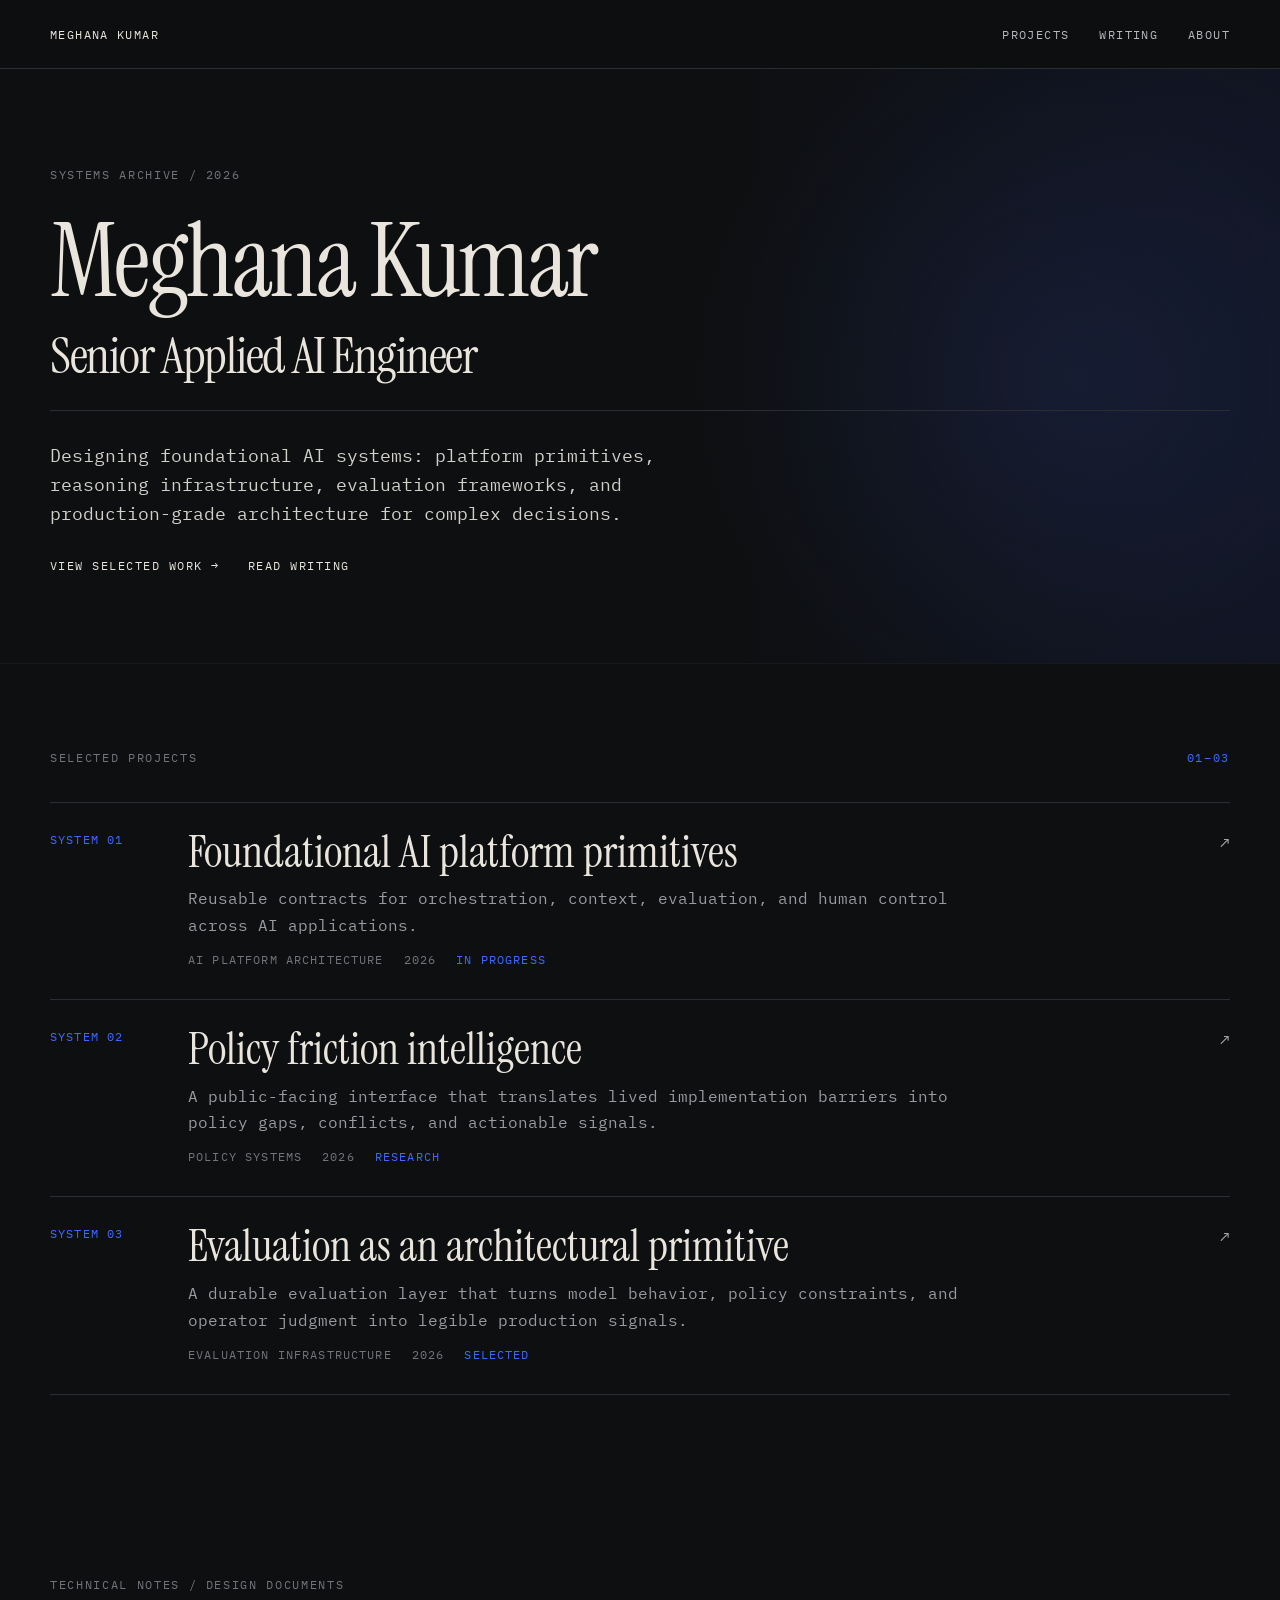
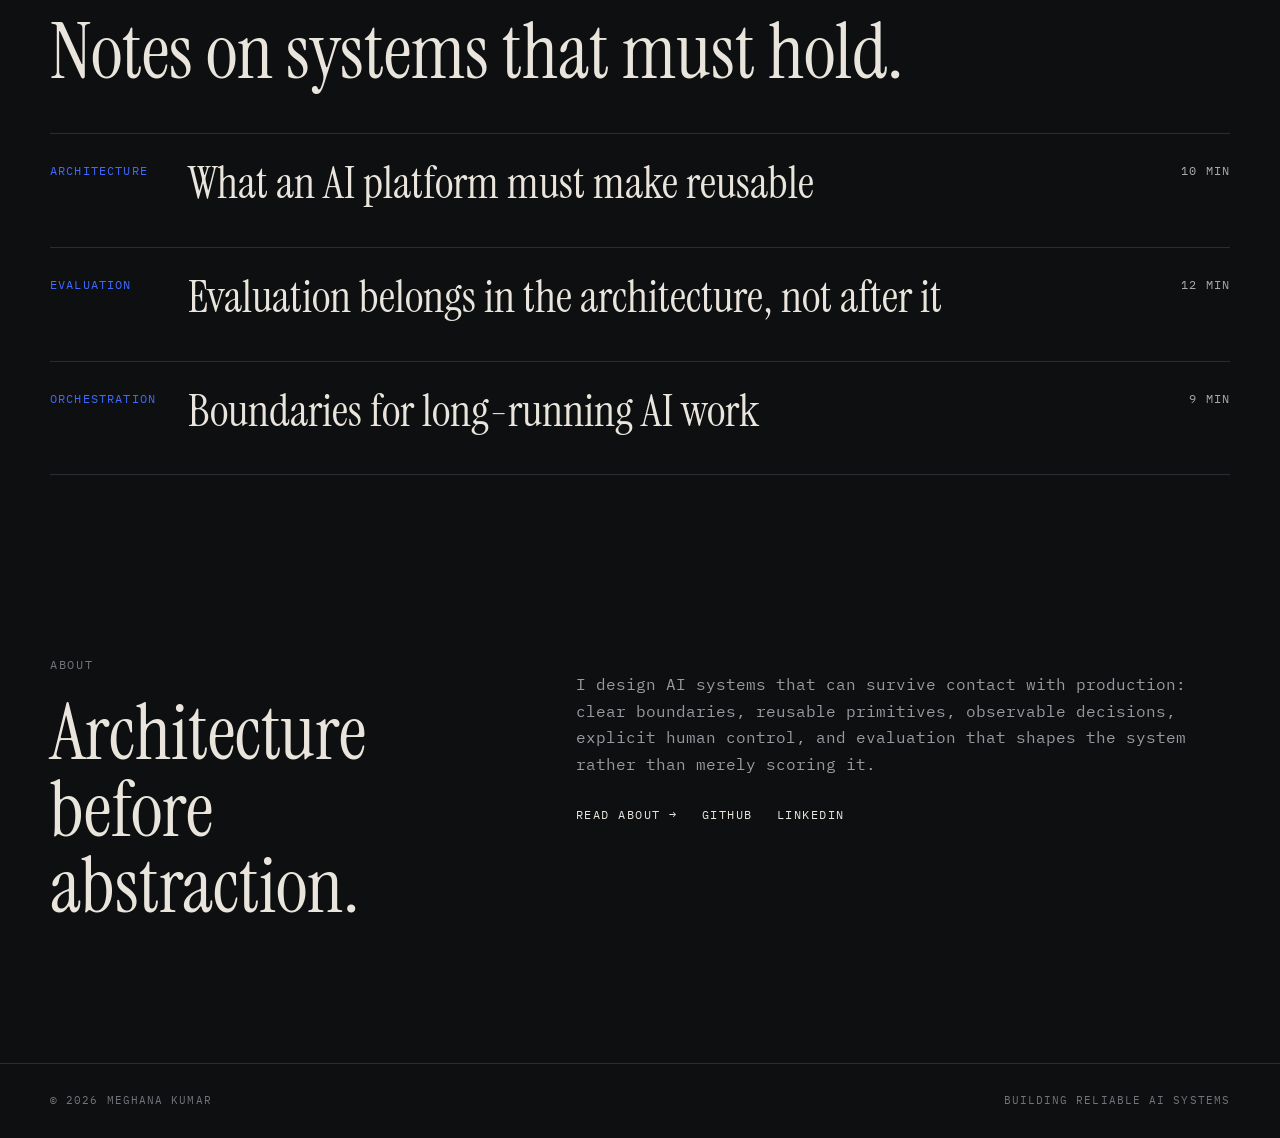
==== index.html @ e5267898 "init repo" ====
<!doctype html><html lang="en"><head><meta charset="UTF-8"><meta name="viewport" content="width=device-width,initial-scale=1"><meta name="description" content="Meghana Kumar — Senior Applied AI Engineer"><title>Meghana Kumar — Senior Applied AI Engineer</title><link rel="stylesheet" href="/assets/styles.css"></head><body>
<header class="site-header"><div class="shell header-inner"><a class="brand" href="/">Meghana Kumar</a><nav class="nav"><a href="/projects/">Projects</a><a href="/writing/">Writing</a><a href="/about/">About</a></nav></div></header>
<main>
<section class="hero"><div class="shell hero-inner"><p class="eyebrow">Systems archive / 2026</p><h1 class="display">Meghana Kumar</h1><h2 class="display">Senior Applied AI Engineer</h2><hr class="rule"><p class="hero-copy">Designing foundational AI systems: platform primitives, reasoning infrastructure, evaluation frameworks, and production-grade architecture for complex decisions.</p><div class="hero-actions"><a class="text-link" href="#selected-work">View selected work →</a><a class="text-link" href="#writing">Read writing</a></div></div></section>
<section id="selected-work" class="section"><div class="shell"><div class="section-heading"><p class="eyebrow">Selected projects</p><p class="eyebrow accent">01–03</p></div>
<a class="project-row" href="/projects/"><span class="project-number">System 01</span><div><h3 class="project-title">Foundational AI platform primitives</h3><p class="project-summary">Reusable contracts for orchestration, context, evaluation, and human control across AI applications.</p><div class="project-meta"><span>AI Platform Architecture</span><span>2026</span><span class="project-status">In progress</span></div></div><span class="project-year">↗</span></a>
<a class="project-row" href="/projects/"><span class="project-number">System 02</span><div><h3 class="project-title">Policy friction intelligence</h3><p class="project-summary">A public-facing interface that translates lived implementation barriers into policy gaps, conflicts, and actionable signals.</p><div class="project-meta"><span>Policy Systems</span><span>2026</span><span class="project-status">Research</span></div></div><span class="project-year">↗</span></a>
<a class="project-row" href="/projects/"><span class="project-number">System 03</span><div><h3 class="project-title">Evaluation as an architectural primitive</h3><p class="project-summary">A durable evaluation layer that turns model behavior, policy constraints, and operator judgment into legible production signals.</p><div class="project-meta"><span>Evaluation Infrastructure</span><span>2026</span><span class="project-status">Selected</span></div></div><span class="project-year">↗</span></a></div></section>
<section id="writing" class="section"><div class="shell"><p class="eyebrow">Technical notes / design documents</p><h2 class="section-title">Notes on systems that must hold.</h2>
<a class="article-row" href="/writing/"><span class="article-category">Architecture</span><h3 class="article-title">What an AI platform must make reusable</h3><span class="article-time">10 min</span></a>
<a class="article-row" href="/writing/"><span class="article-category">Evaluation</span><h3 class="article-title">Evaluation belongs in the architecture, not after it</h3><span class="article-time">12 min</span></a>
<a class="article-row" href="/writing/"><span class="article-category">Orchestration</span><h3 class="article-title">Boundaries for long-running AI work</h3><span class="article-time">9 min</span></a></div></section>
<section class="section"><div class="shell about-grid"><div><p class="eyebrow">About</p><h2 class="section-title">Architecture before abstraction.</h2></div><div><p class="about-copy">I design AI systems that can survive contact with production: clear boundaries, reusable primitives, observable decisions, explicit human control, and evaluation that shapes the system rather than merely scoring it.</p><div class="about-links"><a class="text-link" href="/about/">Read about →</a><a class="text-link" href="https://github.com/" target="_blank">GitHub</a><a class="text-link" href="https://linkedin.com/" target="_blank">LinkedIn</a></div></div></div></section>
</main><footer class="footer"><div class="shell footer-inner"><span>© 2026 Meghana Kumar</span><span>Building reliable AI systems</span></div></footer></body></html>
---- assets/styles.css ----
@import url('https://fonts.googleapis.com/css2?family=IBM+Plex+Mono:wght@400;500&family=Instrument+Serif:ital@0;1&display=swap');

:root {
  --bg: #0e0f11;
  --surface: #111318;
  --surface-2: #151923;
  --text: #e9e5dc;
  --muted: #9a9ba1;
  --faint: #72747b;
  --line: #2a2d33;
  --accent: #4169ff;
  --max: 1180px;
}

* { box-sizing: border-box; }
html { scroll-behavior: smooth; background: var(--bg); }
body {
  margin: 0;
  background: var(--bg);
  color: var(--text);
  font-family: 'IBM Plex Mono', monospace;
  line-height: 1.65;
  -webkit-font-smoothing: antialiased;
}
a { color: inherit; text-decoration: none; }
a:focus-visible { outline: 2px solid var(--accent); outline-offset: 4px; }

.shell { width: min(calc(100% - 48px), var(--max)); margin: 0 auto; }
.eyebrow {
  margin: 0;
  color: var(--faint);
  font-size: 0.74rem;
  letter-spacing: 0.14em;
  text-transform: uppercase;
}
.display {
  margin: 0;
  font-family: 'Instrument Serif', serif;
  font-weight: 400;
  letter-spacing: -0.025em;
  line-height: 0.96;
}
.rule { border: 0; border-top: 1px solid var(--line); margin: 0; }
.accent { color: var(--accent); }
.muted { color: var(--muted); }

.site-header {
  position: sticky;
  top: 0;
  z-index: 20;
  background: color-mix(in srgb, var(--bg) 92%, transparent);
  backdrop-filter: blur(12px);
  border-bottom: 1px solid var(--line);
}
.header-inner {
  min-height: 68px;
  display: flex;
  align-items: center;
  justify-content: space-between;
  gap: 24px;
}
.brand, .nav a {
  font-size: 0.72rem;
  letter-spacing: 0.12em;
  text-transform: uppercase;
}
.nav { display: flex; gap: 30px; color: #b7b8bc; }
.nav a:hover { color: var(--text); }

.hero {
  min-height: 548px;
  display: grid;
  align-items: center;
  background:
    radial-gradient(circle at 84% 52%, rgba(51, 74, 155, 0.19), transparent 34%),
    linear-gradient(90deg, var(--bg) 0%, var(--bg) 58%, #101421 100%);
  border-bottom: 1px solid #17191e;
}
.hero-inner { padding: 96px 0 88px; }
.hero h1 { font-size: clamp(4.2rem, 8vw, 7.1rem); margin-top: 28px; }
.hero h2 { font-size: clamp(2rem, 4vw, 3.2rem); margin: 20px 0 30px; }
.hero-copy {
  max-width: 670px;
  color: #d2d0cb;
  font-size: clamp(0.95rem, 1.6vw, 1.1rem);
  margin: 30px 0 28px;
}
.hero-actions { display: flex; flex-wrap: wrap; gap: 28px; }
.text-link {
  font-size: 0.72rem;
  letter-spacing: 0.13em;
  text-transform: uppercase;
}
.text-link:hover { color: var(--accent); }

.section { padding: 84px 0 96px; }
.section-heading {
  display: flex;
  justify-content: space-between;
  align-items: baseline;
  gap: 24px;
  margin-bottom: 34px;
}
.section-title {
  font-family: 'Instrument Serif', serif;
  font-size: clamp(3.2rem, 6vw, 5.6rem);
  line-height: 1;
  margin: 20px 0 42px;
  font-weight: 400;
}

.project-row, .article-row {
  display: grid;
  grid-template-columns: 110px 1fr auto;
  gap: 28px;
  padding: 27px 0 30px;
  border-top: 1px solid var(--line);
}
.project-row:last-child, .article-row:last-child { border-bottom: 1px solid var(--line); }
.project-number, .project-meta, .article-category, .article-time {
  font-size: 0.72rem;
  letter-spacing: 0.1em;
  text-transform: uppercase;
}
.project-number, .article-category { color: var(--accent); }
.project-title, .article-title {
  font-family: 'Instrument Serif', serif;
  font-size: clamp(2rem, 3.5vw, 3.05rem);
  line-height: 1.02;
  font-weight: 400;
  margin: 0 0 10px;
}
.project-summary { max-width: 790px; margin: 0 0 12px; color: var(--muted); }
.project-meta { display: flex; flex-wrap: wrap; gap: 20px; color: var(--faint); }
.project-status { color: var(--accent); }
.project-year, .article-time { color: #a7a8ac; white-space: nowrap; }
.project-row:hover .project-title, .article-row:hover .article-title { color: #fff; }

.about-grid { display: grid; grid-template-columns: 0.8fr 1.2fr; gap: 90px; align-items: start; }
.about-copy { color: var(--muted); font-size: 1rem; max-width: 700px; }
.about-links { display: flex; flex-wrap: wrap; gap: 24px; margin-top: 28px; }

.page-hero { padding: 94px 0 52px; }
.page-hero h1 { font-size: clamp(4rem, 8vw, 7rem); margin: 28px 0 30px; }
.page-intro { max-width: 780px; font-size: 1.05rem; color: #d5d3ce; }
.content-page { padding: 50px 0 110px; }
.prose { max-width: 780px; }
.prose h2 { font-family: 'Instrument Serif', serif; font-size: 2.4rem; font-weight: 400; margin-top: 2.2em; }
.prose p, .prose li { color: var(--muted); }
.prose code { color: var(--text); background: #17191d; padding: .1em .35em; border-radius: 2px; }

.footer { border-top: 1px solid var(--line); padding: 28px 0; }
.footer-inner { display: flex; justify-content: space-between; gap: 24px; color: var(--faint); font-size: .68rem; letter-spacing: .1em; text-transform: uppercase; }

@media (max-width: 760px) {
  .shell { width: min(calc(100% - 30px), var(--max)); }
  .header-inner { min-height: 60px; }
  .nav { gap: 15px; }
  .brand, .nav a { font-size: .62rem; }
  .hero { min-height: auto; }
  .hero-inner { padding: 74px 0 68px; }
  .hero h1 { font-size: clamp(3.4rem, 17vw, 5rem); }
  .hero h2 { font-size: clamp(1.8rem, 9vw, 2.6rem); }
  .section { padding: 66px 0 74px; }
  .project-row, .article-row { grid-template-columns: 1fr; gap: 8px; }
  .project-year, .article-time { justify-self: start; }
  .about-grid { grid-template-columns: 1fr; gap: 24px; }
  .footer-inner { flex-direction: column; }
}
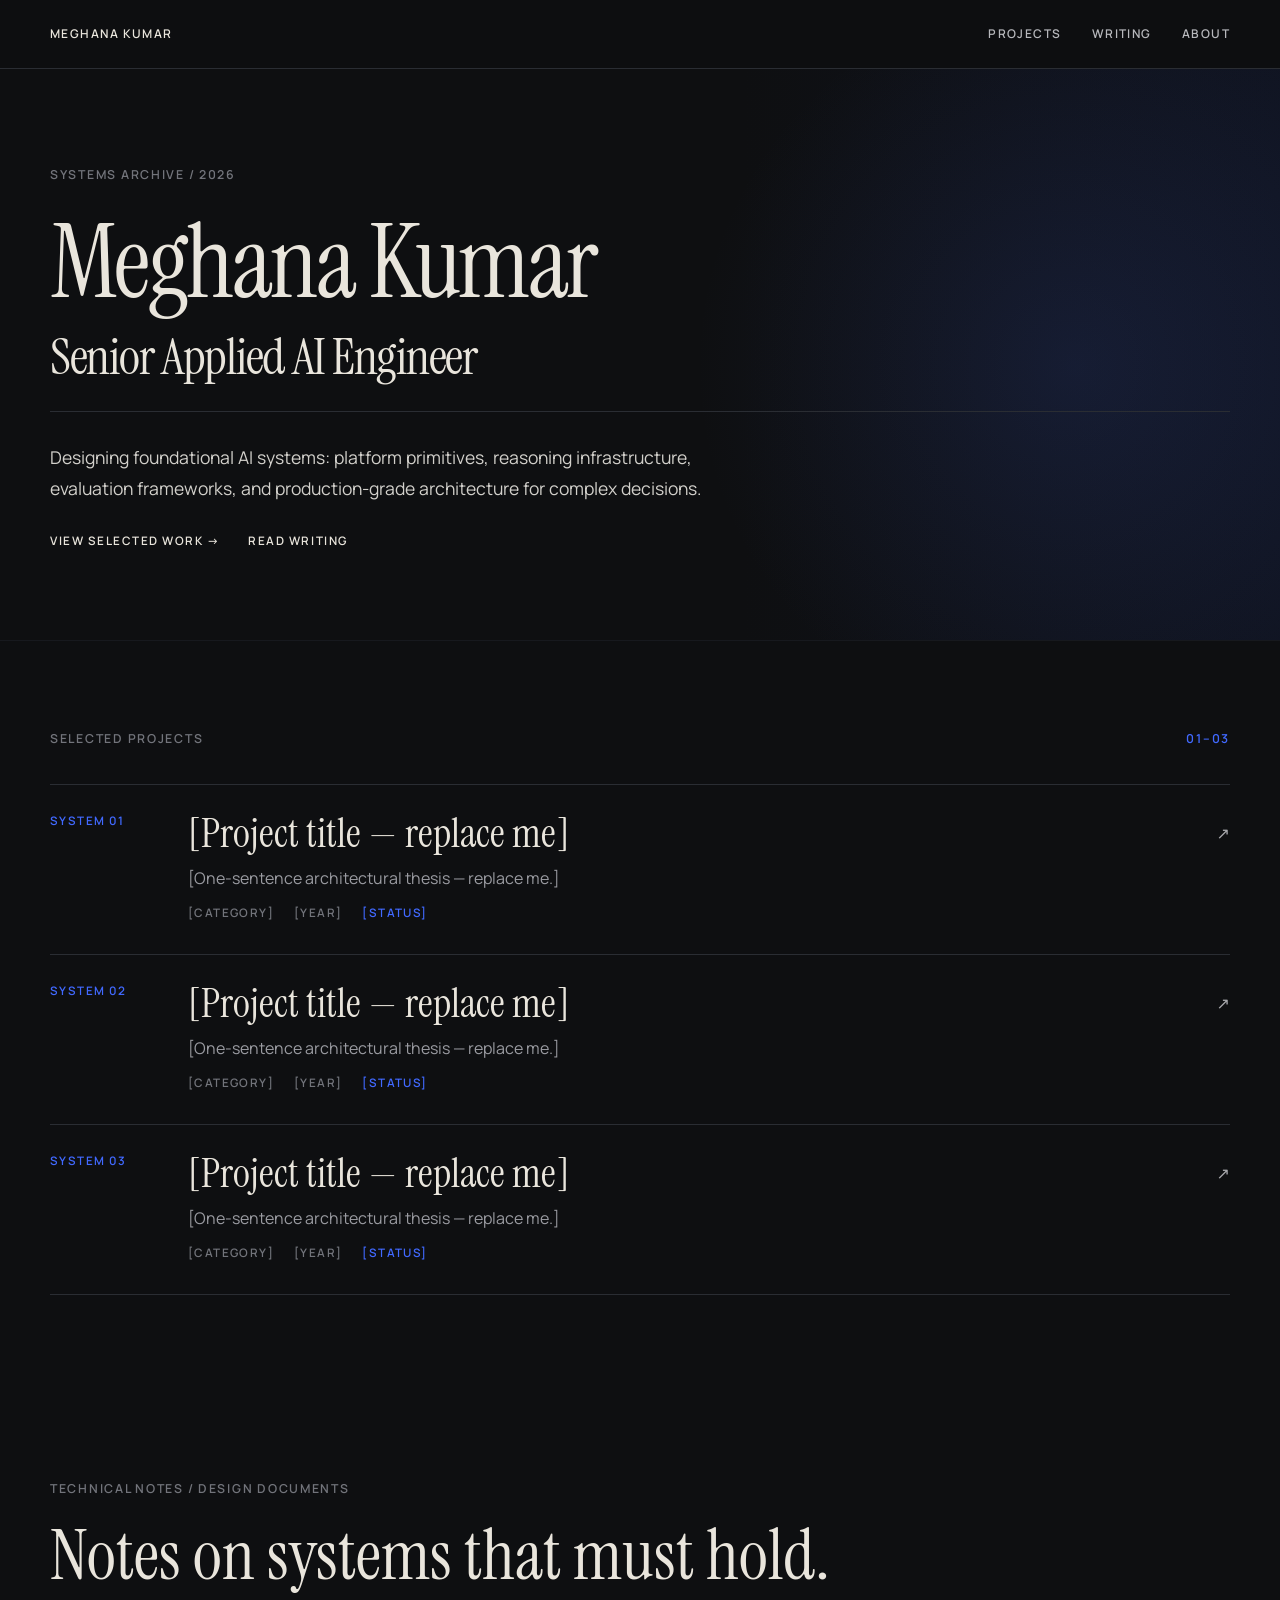
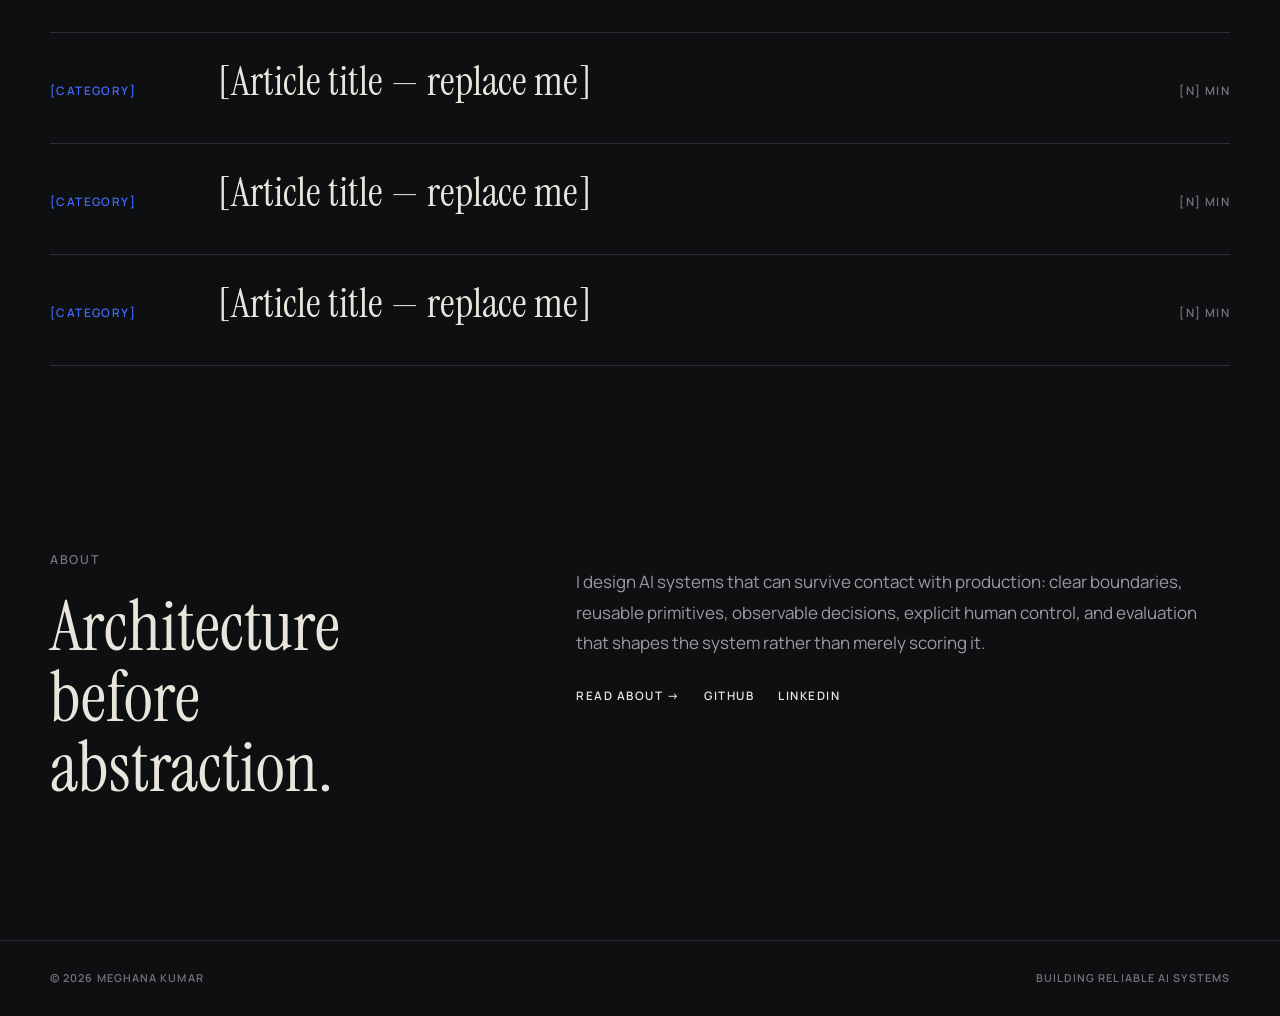
==== commit c0e99f93: "pages" ====
--- a/index.html
+++ b/index.html
@@ -1,14 +1,162 @@
-<!doctype html><html lang="en"><head><meta charset="UTF-8"><meta name="viewport" content="width=device-width,initial-scale=1"><meta name="description" content="Meghana Kumar — Senior Applied AI Engineer"><title>Meghana Kumar — Senior Applied AI Engineer</title><link rel="stylesheet" href="/assets/styles.css"></head><body>
-<header class="site-header"><div class="shell header-inner"><a class="brand" href="/">Meghana Kumar</a><nav class="nav"><a href="/projects/">Projects</a><a href="/writing/">Writing</a><a href="/about/">About</a></nav></div></header>
-<main>
-<section class="hero"><div class="shell hero-inner"><p class="eyebrow">Systems archive / 2026</p><h1 class="display">Meghana Kumar</h1><h2 class="display">Senior Applied AI Engineer</h2><hr class="rule"><p class="hero-copy">Designing foundational AI systems: platform primitives, reasoning infrastructure, evaluation frameworks, and production-grade architecture for complex decisions.</p><div class="hero-actions"><a class="text-link" href="#selected-work">View selected work →</a><a class="text-link" href="#writing">Read writing</a></div></div></section>
-<section id="selected-work" class="section"><div class="shell"><div class="section-heading"><p class="eyebrow">Selected projects</p><p class="eyebrow accent">01–03</p></div>
-<a class="project-row" href="/projects/"><span class="project-number">System 01</span><div><h3 class="project-title">Foundational AI platform primitives</h3><p class="project-summary">Reusable contracts for orchestration, context, evaluation, and human control across AI applications.</p><div class="project-meta"><span>AI Platform Architecture</span><span>2026</span><span class="project-status">In progress</span></div></div><span class="project-year">↗</span></a>
-<a class="project-row" href="/projects/"><span class="project-number">System 02</span><div><h3 class="project-title">Policy friction intelligence</h3><p class="project-summary">A public-facing interface that translates lived implementation barriers into policy gaps, conflicts, and actionable signals.</p><div class="project-meta"><span>Policy Systems</span><span>2026</span><span class="project-status">Research</span></div></div><span class="project-year">↗</span></a>
-<a class="project-row" href="/projects/"><span class="project-number">System 03</span><div><h3 class="project-title">Evaluation as an architectural primitive</h3><p class="project-summary">A durable evaluation layer that turns model behavior, policy constraints, and operator judgment into legible production signals.</p><div class="project-meta"><span>Evaluation Infrastructure</span><span>2026</span><span class="project-status">Selected</span></div></div><span class="project-year">↗</span></a></div></section>
-<section id="writing" class="section"><div class="shell"><p class="eyebrow">Technical notes / design documents</p><h2 class="section-title">Notes on systems that must hold.</h2>
-<a class="article-row" href="/writing/"><span class="article-category">Architecture</span><h3 class="article-title">What an AI platform must make reusable</h3><span class="article-time">10 min</span></a>
-<a class="article-row" href="/writing/"><span class="article-category">Evaluation</span><h3 class="article-title">Evaluation belongs in the architecture, not after it</h3><span class="article-time">12 min</span></a>
-<a class="article-row" href="/writing/"><span class="article-category">Orchestration</span><h3 class="article-title">Boundaries for long-running AI work</h3><span class="article-time">9 min</span></a></div></section>
-<section class="section"><div class="shell about-grid"><div><p class="eyebrow">About</p><h2 class="section-title">Architecture before abstraction.</h2></div><div><p class="about-copy">I design AI systems that can survive contact with production: clear boundaries, reusable primitives, observable decisions, explicit human control, and evaluation that shapes the system rather than merely scoring it.</p><div class="about-links"><a class="text-link" href="/about/">Read about →</a><a class="text-link" href="https://github.com/" target="_blank">GitHub</a><a class="text-link" href="https://linkedin.com/" target="_blank">LinkedIn</a></div></div></div></section>
-</main><footer class="footer"><div class="shell footer-inner"><span>© 2026 Meghana Kumar</span><span>Building reliable AI systems</span></div></footer></body></html>
+<!doctype html>
+<html lang="en">
+<head>
+  <meta charset="UTF-8">
+  <meta name="viewport" content="width=device-width, initial-scale=1">
+  <meta name="description" content="Meghana Kumar — Senior Applied AI Engineer">
+  <title>Meghana Kumar — Senior Applied AI Engineer</title>
+  <link rel="stylesheet" href="/assets/css/styles.css">
+</head>
+<body>
+
+  <!-- SITE HEADER START -->
+  <a href="#main-content" class="skip-link">Skip to content</a>
+  <header class="site-header">
+    <div class="shell header-inner">
+      <a class="brand" href="/">Meghana Kumar</a>
+      <nav class="nav" aria-label="Primary">
+        <a href="/projects/">Projects</a>
+        <a href="/writing/">Writing</a>
+        <a href="/about/">About</a>
+      </nav>
+    </div>
+  </header>
+  <!-- SITE HEADER END -->
+
+  <main id="main-content">
+
+    <section class="hero">
+      <div class="shell hero-inner">
+        <p class="eyebrow">Systems archive / 2026</p>
+        <h1 class="display">Meghana Kumar</h1>
+        <h2 class="display">Senior Applied AI Engineer</h2>
+        <hr class="rule">
+        <p class="hero-copy">Designing foundational AI systems: platform primitives, reasoning infrastructure, evaluation frameworks, and production-grade architecture for complex decisions.</p>
+        <div class="hero-actions">
+          <a class="text-link" href="#selected-work">View selected work →</a>
+          <a class="text-link" href="#writing">Read writing</a>
+        </div>
+      </div>
+    </section>
+
+    <section id="selected-work" class="section">
+      <div class="shell">
+        <div class="section-heading">
+          <p class="eyebrow">Selected projects</p>
+          <p class="eyebrow eyebrow--accent">01–03</p>
+        </div>
+
+        <!-- PLACEHOLDER: Replace href, title, thesis, category, year, and status for each project -->
+        <a class="project-row" href="/projects/project-template/">
+          <span class="project-number">System 01</span>
+          <div>
+            <h3 class="project-title">[Project title — replace me]</h3>
+            <p class="project-summary">[One-sentence architectural thesis — replace me.]</p>
+            <div class="project-meta">
+              <span>[Category]</span>
+              <span>[Year]</span>
+              <span class="project-status">[Status]</span>
+            </div>
+          </div>
+          <span class="project-arrow" aria-hidden="true">↗</span>
+        </a>
+
+        <a class="project-row" href="/projects/project-template/">
+          <span class="project-number">System 02</span>
+          <div>
+            <h3 class="project-title">[Project title — replace me]</h3>
+            <p class="project-summary">[One-sentence architectural thesis — replace me.]</p>
+            <div class="project-meta">
+              <span>[Category]</span>
+              <span>[Year]</span>
+              <span class="project-status">[Status]</span>
+            </div>
+          </div>
+          <span class="project-arrow" aria-hidden="true">↗</span>
+        </a>
+
+        <a class="project-row" href="/projects/project-template/">
+          <span class="project-number">System 03</span>
+          <div>
+            <h3 class="project-title">[Project title — replace me]</h3>
+            <p class="project-summary">[One-sentence architectural thesis — replace me.]</p>
+            <div class="project-meta">
+              <span>[Category]</span>
+              <span>[Year]</span>
+              <span class="project-status">[Status]</span>
+            </div>
+          </div>
+          <span class="project-arrow" aria-hidden="true">↗</span>
+        </a>
+      </div>
+    </section>
+
+    <section id="writing" class="section">
+      <div class="shell">
+        <p class="eyebrow">Technical notes / design documents</p>
+        <h2 class="section-title">Notes on systems that must hold.</h2>
+
+        <!-- PLACEHOLDER: Replace href, category, title, and reading time for each article -->
+        <a class="article-row" href="/writing/article-template/">
+          <span class="article-category">[Category]</span>
+          <div>
+            <h3 class="article-title">[Article title — replace me]</h3>
+          </div>
+          <div class="article-meta-end">
+            <span class="article-time">[N] min</span>
+          </div>
+        </a>
+
+        <a class="article-row" href="/writing/article-template/">
+          <span class="article-category">[Category]</span>
+          <div>
+            <h3 class="article-title">[Article title — replace me]</h3>
+          </div>
+          <div class="article-meta-end">
+            <span class="article-time">[N] min</span>
+          </div>
+        </a>
+
+        <a class="article-row" href="/writing/article-template/">
+          <span class="article-category">[Category]</span>
+          <div>
+            <h3 class="article-title">[Article title — replace me]</h3>
+          </div>
+          <div class="article-meta-end">
+            <span class="article-time">[N] min</span>
+          </div>
+        </a>
+      </div>
+    </section>
+
+    <section class="section">
+      <div class="shell about-grid">
+        <div>
+          <p class="eyebrow">About</p>
+          <h2 class="section-title">Architecture before abstraction.</h2>
+        </div>
+        <div>
+          <p class="about-copy">I design AI systems that can survive contact with production: clear boundaries, reusable primitives, observable decisions, explicit human control, and evaluation that shapes the system rather than merely scoring it.</p>
+          <div class="about-links">
+            <a class="text-link" href="/about/">Read about →</a>
+            <!-- PLACEHOLDER: Replace with your profile URLs -->
+            <a class="text-link" href="https://github.com/[username]" target="_blank" rel="noopener noreferrer">GitHub</a>
+            <a class="text-link" href="https://linkedin.com/in/[username]" target="_blank" rel="noopener noreferrer">LinkedIn</a>
+          </div>
+        </div>
+      </div>
+    </section>
+
+  </main>
+
+  <!-- SITE FOOTER START -->
+  <footer class="footer">
+    <div class="shell footer-inner">
+      <span>© 2026 Meghana Kumar</span>
+      <span>Building reliable AI systems</span>
+    </div>
+  </footer>
+  <!-- SITE FOOTER END -->
+
+</body>
+</html>
--- a/assets/css/styles.css
+++ b/assets/css/styles.css
@@ -0,0 +1,1040 @@
+/* ==========================================================================
+   1. Font imports
+   ========================================================================== */
+
+@import url('https://fonts.googleapis.com/css2?family=Instrument+Serif:ital@0;1&family=Manrope:wght@400;500;600;700&display=swap');
+
+/* ==========================================================================
+   2. Design tokens
+   ========================================================================== */
+
+:root {
+  --color-bg: #0e0f11;
+  --color-bg-elevated: #111318;
+  --color-bg-surface: #151923;
+  --color-text: #e9e5dc;
+  --color-text-muted: #9a9ba1;
+  --color-text-faint: #72747b;
+  --color-accent: #4169ff;
+  --color-border: #2a2d33;
+  --color-border-subtle: #17191e;
+
+  --font-display: 'Instrument Serif', Georgia, 'Times New Roman', serif;
+  --font-body: 'Manrope', system-ui, -apple-system, sans-serif;
+  --font-mono: ui-monospace, 'Cascadia Code', 'Source Code Pro', Menlo, Consolas, monospace;
+
+  --content-width: 1180px;
+  --reading-width: 720px;
+  --article-width: 700px;
+  --page-padding: clamp(20px, 4vw, 48px);
+
+  --header-height: 68px;
+  --transition-fast: 180ms ease;
+}
+
+/* ==========================================================================
+   3. Reset and base styles
+   ========================================================================== */
+
+*,
+*::before,
+*::after {
+  box-sizing: border-box;
+}
+
+html {
+  scroll-behavior: smooth;
+  background: var(--color-bg);
+}
+
+body {
+  margin: 0;
+  background: var(--color-bg);
+  color: var(--color-text);
+  font-family: var(--font-body);
+  font-size: 1rem;
+  line-height: 1.7;
+  -webkit-font-smoothing: antialiased;
+  -moz-osx-font-smoothing: grayscale;
+}
+
+img,
+svg {
+  display: block;
+  max-width: 100%;
+  height: auto;
+}
+
+a {
+  color: inherit;
+  text-decoration: none;
+}
+
+hr {
+  border: 0;
+  border-top: 1px solid var(--color-border);
+  margin: 0;
+}
+
+/* ==========================================================================
+   4. Typography
+   ========================================================================== */
+
+.display {
+  margin: 0;
+  font-family: var(--font-display);
+  font-weight: 400;
+  letter-spacing: -0.025em;
+  line-height: 0.96;
+}
+
+.eyebrow,
+.label {
+  margin: 0;
+  font-family: var(--font-body);
+  font-size: clamp(0.6875rem, 0.65rem + 0.15vw, 0.8125rem);
+  font-weight: 600;
+  letter-spacing: 0.14em;
+  text-transform: uppercase;
+  color: var(--color-text-faint);
+}
+
+.eyebrow--accent,
+.label--accent {
+  color: var(--color-accent);
+}
+
+.section-title {
+  font-family: var(--font-display);
+  font-size: clamp(2.8rem, 5.5vw, 5.6rem);
+  line-height: 1;
+  font-weight: 400;
+  margin: 20px 0 42px;
+}
+
+.page-title {
+  font-family: var(--font-display);
+  font-size: clamp(3rem, 7vw, 6.5rem);
+  line-height: 0.98;
+  font-weight: 400;
+  margin: 24px 0 28px;
+}
+
+.project-title,
+.article-title {
+  font-family: var(--font-display);
+  font-size: clamp(1.75rem, 3.2vw, 3rem);
+  line-height: 1.05;
+  font-weight: 400;
+  margin: 0 0 10px;
+}
+
+.case-study-title,
+.article-page-title {
+  font-family: var(--font-display);
+  font-size: clamp(2.5rem, 5vw, 4.5rem);
+  line-height: 1.02;
+  font-weight: 400;
+  margin: 16px 0 20px;
+}
+
+.text-link {
+  font-family: var(--font-body);
+  font-size: clamp(0.6875rem, 0.65rem + 0.1vw, 0.75rem);
+  font-weight: 600;
+  letter-spacing: 0.13em;
+  text-transform: uppercase;
+  transition: color var(--transition-fast);
+}
+
+.text-link:hover {
+  color: var(--color-accent);
+}
+
+.muted {
+  color: var(--color-text-muted);
+}
+
+.accent {
+  color: var(--color-accent);
+}
+
+/* ==========================================================================
+   5. Layout utilities
+   ========================================================================== */
+
+.shell {
+  width: min(calc(100% - var(--page-padding) * 2), var(--content-width));
+  margin-inline: auto;
+}
+
+.section {
+  padding: clamp(4rem, 8vw, 5.5rem) 0 clamp(4.5rem, 9vw, 6rem);
+}
+
+.reading-column {
+  max-width: var(--reading-width);
+}
+
+.article-column {
+  max-width: var(--article-width);
+}
+
+.breakout {
+  width: 100%;
+  max-width: var(--content-width);
+  margin-inline: auto;
+}
+
+.rule {
+  border: 0;
+  border-top: 1px solid var(--color-border);
+  margin: 0;
+}
+
+.visually-hidden {
+  position: absolute;
+  width: 1px;
+  height: 1px;
+  padding: 0;
+  margin: -1px;
+  overflow: hidden;
+  clip: rect(0, 0, 0, 0);
+  white-space: nowrap;
+  border: 0;
+}
+
+/* ==========================================================================
+   6. Header and navigation
+   ========================================================================== */
+
+.skip-link {
+  position: absolute;
+  top: -100%;
+  left: var(--page-padding);
+  z-index: 100;
+  padding: 12px 20px;
+  background: var(--color-accent);
+  color: var(--color-bg);
+  font-family: var(--font-body);
+  font-size: 0.8125rem;
+  font-weight: 600;
+  letter-spacing: 0.08em;
+  text-transform: uppercase;
+  border-radius: 2px;
+  transition: top var(--transition-fast);
+}
+
+.skip-link:focus {
+  top: 12px;
+}
+
+.site-header {
+  position: sticky;
+  top: 0;
+  z-index: 20;
+  background: color-mix(in srgb, var(--color-bg) 92%, transparent);
+  backdrop-filter: blur(12px);
+  -webkit-backdrop-filter: blur(12px);
+  border-bottom: 1px solid var(--color-border);
+}
+
+.header-inner {
+  min-height: var(--header-height);
+  display: flex;
+  align-items: center;
+  justify-content: space-between;
+  gap: 24px;
+}
+
+.brand,
+.nav a {
+  font-family: var(--font-body);
+  font-size: clamp(0.6875rem, 0.62rem + 0.2vw, 0.75rem);
+  font-weight: 600;
+  letter-spacing: 0.12em;
+  text-transform: uppercase;
+  transition: color var(--transition-fast);
+}
+
+.nav {
+  display: flex;
+  gap: clamp(1rem, 3vw, 1.875rem);
+  color: #b7b8bc;
+}
+
+.nav a:hover,
+.nav a[aria-current='page'] {
+  color: var(--color-text);
+}
+
+/* ==========================================================================
+   7. Hero
+   ========================================================================== */
+
+.hero {
+  min-height: clamp(420px, 55vh, 548px);
+  display: grid;
+  align-items: center;
+  background:
+    radial-gradient(circle at 84% 52%, rgba(51, 74, 155, 0.19), transparent 34%),
+    linear-gradient(90deg, var(--color-bg) 0%, var(--color-bg) 58%, #101421 100%);
+  border-bottom: 1px solid var(--color-border-subtle);
+}
+
+.hero-inner {
+  padding: clamp(4.5rem, 10vw, 6rem) 0 clamp(4rem, 9vw, 5.5rem);
+}
+
+.hero h1 {
+  font-size: clamp(3.2rem, 8vw, 7.1rem);
+  margin-top: 28px;
+}
+
+.hero h2 {
+  font-size: clamp(1.75rem, 4vw, 3.2rem);
+  margin: 20px 0 30px;
+}
+
+.hero-copy {
+  max-width: 670px;
+  color: #d2d0cb;
+  font-size: clamp(0.95rem, 1.6vw, 1.1rem);
+  line-height: 1.75;
+  margin: 30px 0 28px;
+}
+
+.hero-actions {
+  display: flex;
+  flex-wrap: wrap;
+  gap: 28px;
+}
+
+.page-hero {
+  padding: clamp(4.5rem, 9vw, 5.875rem) 0 clamp(2.5rem, 5vw, 3.25rem);
+}
+
+.page-intro {
+  max-width: 780px;
+  font-size: clamp(1rem, 1.5vw, 1.05rem);
+  line-height: 1.75;
+  color: #d5d3ce;
+}
+
+/* ==========================================================================
+   8. Project archive
+   ========================================================================== */
+
+.section-heading {
+  display: flex;
+  justify-content: space-between;
+  align-items: baseline;
+  gap: 24px;
+  margin-bottom: 34px;
+}
+
+.project-row {
+  display: grid;
+  grid-template-columns: 110px 1fr auto;
+  gap: 28px;
+  padding: 27px 0 30px;
+  border-top: 1px solid var(--color-border);
+  transition: background var(--transition-fast);
+}
+
+.project-row:last-child {
+  border-bottom: 1px solid var(--color-border);
+}
+
+.project-row:hover {
+  background: color-mix(in srgb, var(--color-bg-elevated) 60%, transparent);
+}
+
+.project-row:hover .project-title {
+  color: #fff;
+}
+
+.project-number,
+.project-meta span {
+  font-family: var(--font-body);
+  font-size: clamp(0.6875rem, 0.65rem + 0.1vw, 0.75rem);
+  font-weight: 600;
+  letter-spacing: 0.12em;
+  text-transform: uppercase;
+}
+
+.project-number {
+  color: var(--color-accent);
+}
+
+.project-summary {
+  max-width: 790px;
+  margin: 0 0 12px;
+  color: var(--color-text-muted);
+  line-height: 1.7;
+}
+
+.project-meta {
+  display: flex;
+  flex-wrap: wrap;
+  gap: 20px;
+  color: var(--color-text-faint);
+}
+
+.project-status {
+  color: var(--color-accent);
+}
+
+.project-arrow {
+  color: #a7a8ac;
+  white-space: nowrap;
+  align-self: start;
+  padding-top: 8px;
+  transition: color var(--transition-fast), transform var(--transition-fast);
+}
+
+.project-row:hover .project-arrow {
+  color: var(--color-accent);
+  transform: translate(2px, -2px);
+}
+
+/* ==========================================================================
+   9. Writing archive
+   ========================================================================== */
+
+.article-row {
+  display: grid;
+  grid-template-columns: 140px 1fr auto;
+  gap: 28px;
+  padding: 27px 0 30px;
+  border-top: 1px solid var(--color-border);
+  align-items: baseline;
+  transition: background var(--transition-fast);
+}
+
+.article-row:last-child {
+  border-bottom: 1px solid var(--color-border);
+}
+
+.article-row:hover {
+  background: color-mix(in srgb, var(--color-bg-elevated) 60%, transparent);
+}
+
+.article-row:hover .article-title {
+  color: #fff;
+}
+
+.article-category,
+.article-date,
+.article-time {
+  font-family: var(--font-body);
+  font-size: clamp(0.6875rem, 0.65rem + 0.1vw, 0.75rem);
+  font-weight: 600;
+  letter-spacing: 0.12em;
+  text-transform: uppercase;
+}
+
+.article-category {
+  color: var(--color-accent);
+}
+
+.article-summary {
+  margin: 8px 0 0;
+  color: var(--color-text-muted);
+  font-size: 0.9375rem;
+  line-height: 1.65;
+  max-width: 640px;
+}
+
+.article-meta-end {
+  display: flex;
+  flex-direction: column;
+  align-items: flex-end;
+  gap: 6px;
+  color: var(--color-text-faint);
+  white-space: nowrap;
+}
+
+/* ==========================================================================
+   10. Project case study
+   ========================================================================== */
+
+.case-study-hero {
+  padding: clamp(3rem, 6vw, 4.5rem) 0 clamp(2rem, 4vw, 3rem);
+  border-bottom: 1px solid var(--color-border-subtle);
+}
+
+.case-study-thesis {
+  max-width: var(--reading-width);
+  font-size: clamp(1.05rem, 1.8vw, 1.2rem);
+  line-height: 1.7;
+  color: #d5d3ce;
+  margin: 0 0 28px;
+}
+
+.case-study-meta {
+  display: flex;
+  flex-wrap: wrap;
+  gap: clamp(16px, 3vw, 32px);
+  padding-top: 20px;
+  border-top: 1px solid var(--color-border);
+}
+
+.case-study-meta dt {
+  font-family: var(--font-body);
+  font-size: 0.6875rem;
+  font-weight: 600;
+  letter-spacing: 0.14em;
+  text-transform: uppercase;
+  color: var(--color-text-faint);
+  margin: 0 0 4px;
+}
+
+.case-study-meta dd {
+  margin: 0;
+  font-size: 0.9375rem;
+  color: var(--color-text-muted);
+}
+
+.case-study-meta > div {
+  min-width: 100px;
+}
+
+.case-study-visual {
+  margin: clamp(2rem, 5vw, 3.5rem) 0;
+  background: var(--color-bg-elevated);
+  border: 1px solid var(--color-border);
+  aspect-ratio: 16 / 7;
+  display: grid;
+  place-items: center;
+  color: var(--color-text-faint);
+  font-size: 0.8125rem;
+  font-weight: 600;
+  letter-spacing: 0.12em;
+  text-transform: uppercase;
+}
+
+.case-study-layout {
+  display: grid;
+  grid-template-columns: 200px minmax(0, 1fr);
+  gap: clamp(2rem, 5vw, 4rem);
+  padding: clamp(2.5rem, 5vw, 3.5rem) 0 clamp(4rem, 8vw, 6rem);
+  align-items: start;
+}
+
+.toc {
+  position: sticky;
+  top: calc(var(--header-height) + 24px);
+  padding-top: 8px;
+}
+
+.toc-label {
+  font-family: var(--font-body);
+  font-size: 0.6875rem;
+  font-weight: 600;
+  letter-spacing: 0.16em;
+  text-transform: uppercase;
+  color: var(--color-text-faint);
+  margin: 0 0 16px;
+}
+
+.toc nav {
+  display: flex;
+  flex-direction: column;
+  gap: 10px;
+}
+
+.toc a {
+  font-size: 0.8125rem;
+  color: var(--color-text-muted);
+  line-height: 1.4;
+  transition: color var(--transition-fast);
+}
+
+.toc a:hover {
+  color: var(--color-text);
+}
+
+.case-study-content section {
+  margin-bottom: clamp(2.5rem, 5vw, 3.5rem);
+}
+
+.case-study-content h2 {
+  font-family: var(--font-display);
+  font-size: clamp(1.75rem, 3vw, 2.25rem);
+  font-weight: 400;
+  line-height: 1.1;
+  margin: 0 0 20px;
+}
+
+.case-study-content p,
+.case-study-content li {
+  color: var(--color-text-muted);
+  font-size: 1rem;
+  line-height: 1.75;
+}
+
+.case-study-content p {
+  max-width: var(--reading-width);
+  margin: 0 0 1.25em;
+}
+
+.case-study-content ul,
+.case-study-content ol {
+  max-width: var(--reading-width);
+  margin: 0 0 1.25em;
+  padding-left: 1.4em;
+}
+
+.case-study-content li + li {
+  margin-top: 0.5em;
+}
+
+.case-study-links {
+  display: flex;
+  flex-wrap: wrap;
+  gap: 24px;
+  margin-top: 28px;
+  padding-top: 28px;
+  border-top: 1px solid var(--color-border);
+}
+
+.related-block {
+  margin-top: clamp(2.5rem, 5vw, 3.5rem);
+  padding-top: 28px;
+  border-top: 1px solid var(--color-border);
+}
+
+.related-block h2 {
+  font-family: var(--font-display);
+  font-size: clamp(1.5rem, 2.5vw, 2rem);
+  font-weight: 400;
+  margin: 0 0 16px;
+}
+
+.pagination {
+  display: grid;
+  grid-template-columns: 1fr 1fr;
+  gap: 24px;
+  margin-top: clamp(3rem, 6vw, 4.5rem);
+  padding-top: 28px;
+  border-top: 1px solid var(--color-border);
+}
+
+.pagination a {
+  display: block;
+  padding: 20px 0;
+  transition: color var(--transition-fast);
+}
+
+.pagination a:hover {
+  color: var(--color-accent);
+}
+
+.pagination .label {
+  display: block;
+  margin-bottom: 8px;
+}
+
+.pagination .title {
+  font-family: var(--font-display);
+  font-size: clamp(1.25rem, 2vw, 1.5rem);
+  line-height: 1.15;
+}
+
+.pagination .next {
+  text-align: right;
+}
+
+/* ==========================================================================
+   11. Article typography
+   ========================================================================== */
+
+.article-hero {
+  padding: clamp(3rem, 6vw, 4.5rem) 0 clamp(2rem, 4vw, 3rem);
+  border-bottom: 1px solid var(--color-border-subtle);
+}
+
+.article-abstract {
+  max-width: var(--article-width);
+  font-size: clamp(1.05rem, 1.8vw, 1.15rem);
+  line-height: 1.75;
+  color: #d5d3ce;
+  margin: 0 0 24px;
+}
+
+.article-byline {
+  display: flex;
+  flex-wrap: wrap;
+  gap: clamp(16px, 3vw, 28px);
+  font-size: 0.8125rem;
+  font-weight: 600;
+  letter-spacing: 0.12em;
+  text-transform: uppercase;
+  color: var(--color-text-faint);
+}
+
+.article-related-project {
+  margin-top: 20px;
+  font-size: 0.875rem;
+  color: var(--color-text-muted);
+}
+
+.article-related-project a {
+  color: var(--color-accent);
+  transition: opacity var(--transition-fast);
+}
+
+.article-related-project a:hover {
+  opacity: 0.85;
+}
+
+.article-body {
+  padding: clamp(2.5rem, 5vw, 3.5rem) 0 clamp(4rem, 8vw, 6rem);
+}
+
+.prose {
+  max-width: var(--article-width);
+}
+
+.prose h2 {
+  font-family: var(--font-display);
+  font-size: clamp(1.75rem, 3vw, 2.35rem);
+  font-weight: 400;
+  line-height: 1.12;
+  margin: 2.4em 0 0.75em;
+  color: var(--color-text);
+}
+
+.prose h2:first-child {
+  margin-top: 0;
+}
+
+.prose h3 {
+  font-family: var(--font-body);
+  font-size: clamp(1rem, 1.5vw, 1.125rem);
+  font-weight: 600;
+  letter-spacing: 0.04em;
+  margin: 2em 0 0.75em;
+  color: var(--color-text);
+}
+
+.prose p {
+  color: var(--color-text-muted);
+  line-height: 1.8;
+  margin: 0 0 1.35em;
+}
+
+.prose ul,
+.prose ol {
+  color: var(--color-text-muted);
+  line-height: 1.75;
+  margin: 0 0 1.35em;
+  padding-left: 1.4em;
+}
+
+.prose li + li {
+  margin-top: 0.45em;
+}
+
+.prose blockquote {
+  margin: 2em 0;
+  padding: 0 0 0 24px;
+  border-left: 2px solid var(--color-accent);
+  color: #d5d3ce;
+  font-size: 1.05rem;
+  line-height: 1.7;
+}
+
+.prose code {
+  font-family: var(--font-mono);
+  font-size: 0.875em;
+  color: var(--color-text);
+  background: #17191d;
+  padding: 0.15em 0.4em;
+  border-radius: 2px;
+}
+
+.prose pre {
+  margin: 2em 0;
+  padding: 1.25rem 1.5rem;
+  background: var(--color-bg-elevated);
+  border: 1px solid var(--color-border);
+  overflow-x: auto;
+  -webkit-overflow-scrolling: touch;
+  font-size: 0.875rem;
+  line-height: 1.6;
+}
+
+.prose pre code {
+  background: none;
+  padding: 0;
+  font-size: inherit;
+}
+
+.prose table {
+  width: 100%;
+  margin: 2em 0;
+  border-collapse: collapse;
+  font-size: 0.9375rem;
+}
+
+.table-scroll {
+  overflow-x: auto;
+  -webkit-overflow-scrolling: touch;
+  margin: 2em 0;
+}
+
+.table-scroll table {
+  margin: 0;
+  min-width: 560px;
+}
+
+.prose th,
+.prose td {
+  padding: 12px 16px;
+  border: 1px solid var(--color-border);
+  text-align: left;
+  color: var(--color-text-muted);
+}
+
+.prose th {
+  font-weight: 600;
+  color: var(--color-text);
+  background: var(--color-bg-elevated);
+}
+
+.prose figure {
+  margin: 2.5em 0;
+}
+
+.prose .figure-breakout {
+  width: calc(100% + clamp(0px, 10vw, 120px));
+  max-width: var(--content-width);
+  margin-left: 50%;
+  transform: translateX(-50%);
+}
+
+.figure-placeholder {
+  background: var(--color-bg-elevated);
+  border: 1px solid var(--color-border);
+  aspect-ratio: 16 / 8;
+  display: grid;
+  place-items: center;
+  color: var(--color-text-faint);
+  font-size: 0.8125rem;
+  font-weight: 600;
+  letter-spacing: 0.12em;
+  text-transform: uppercase;
+}
+
+.prose figcaption {
+  margin-top: 12px;
+  font-size: 0.875rem;
+  color: var(--color-text-faint);
+  line-height: 1.6;
+  max-width: var(--article-width);
+}
+
+.prose .references {
+  margin-top: 3em;
+  padding-top: 2em;
+  border-top: 1px solid var(--color-border);
+}
+
+.prose .references h2 {
+  margin-top: 0;
+}
+
+.prose .references ol {
+  font-size: 0.9375rem;
+}
+
+.prose .references a {
+  color: var(--color-accent);
+  word-break: break-word;
+}
+
+/* ==========================================================================
+   12. About
+   ========================================================================== */
+
+.about-grid {
+  display: grid;
+  grid-template-columns: 0.8fr 1.2fr;
+  gap: clamp(2rem, 8vw, 5.625rem);
+  align-items: start;
+}
+
+.about-copy {
+  color: var(--color-text-muted);
+  font-size: clamp(1rem, 1.5vw, 1.0625rem);
+  line-height: 1.8;
+  max-width: 700px;
+}
+
+.about-copy p + p {
+  margin-top: 1.25em;
+}
+
+.about-links {
+  display: flex;
+  flex-wrap: wrap;
+  gap: 24px;
+  margin-top: 28px;
+}
+
+.about-section {
+  padding: clamp(2.5rem, 5vw, 3.5rem) 0 clamp(4rem, 8vw, 6rem);
+}
+
+.about-section h2 {
+  font-family: var(--font-display);
+  font-size: clamp(1.75rem, 3vw, 2.25rem);
+  font-weight: 400;
+  margin: 0 0 20px;
+}
+
+.about-section p,
+.about-section li {
+  color: var(--color-text-muted);
+  line-height: 1.75;
+  max-width: var(--reading-width);
+}
+
+.about-section ul {
+  padding-left: 1.4em;
+  margin: 0 0 1.25em;
+}
+
+.about-section li + li {
+  margin-top: 0.5em;
+}
+
+/* ==========================================================================
+   13. Footer
+   ========================================================================== */
+
+.footer {
+  border-top: 1px solid var(--color-border);
+  padding: 28px 0;
+}
+
+.footer-inner {
+  display: flex;
+  justify-content: space-between;
+  gap: 24px;
+  color: var(--color-text-faint);
+  font-family: var(--font-body);
+  font-size: clamp(0.625rem, 0.6rem + 0.1vw, 0.6875rem);
+  font-weight: 600;
+  letter-spacing: 0.1em;
+  text-transform: uppercase;
+}
+
+/* ==========================================================================
+   14. Responsive rules
+   ========================================================================== */
+
+@media (max-width: 900px) {
+  .case-study-layout {
+    grid-template-columns: 1fr;
+  }
+
+  .toc {
+    position: static;
+    padding-bottom: 24px;
+    margin-bottom: 8px;
+    border-bottom: 1px solid var(--color-border);
+  }
+
+  .toc nav {
+    flex-direction: row;
+    flex-wrap: wrap;
+    gap: 12px 20px;
+  }
+
+  .prose .figure-breakout {
+    width: 100%;
+    margin-left: 0;
+    transform: none;
+  }
+}
+
+@media (max-width: 760px) {
+  :root {
+    --header-height: 60px;
+  }
+
+  .nav {
+    gap: 15px;
+  }
+
+  .hero {
+    min-height: auto;
+  }
+
+  .project-row {
+    grid-template-columns: 1fr;
+    gap: 8px;
+  }
+
+  .project-arrow {
+    display: none;
+  }
+
+  .article-row {
+    grid-template-columns: 1fr;
+    gap: 8px;
+  }
+
+  .article-meta-end {
+    flex-direction: row;
+    align-items: center;
+    gap: 16px;
+  }
+
+  .about-grid {
+    grid-template-columns: 1fr;
+    gap: 24px;
+  }
+
+  .pagination {
+    grid-template-columns: 1fr;
+  }
+
+  .pagination .next {
+    text-align: left;
+  }
+
+  .footer-inner {
+    flex-direction: column;
+  }
+
+  .case-study-meta > div {
+    min-width: calc(50% - 16px);
+  }
+}
+
+/* ==========================================================================
+   15. Accessibility and reduced motion
+   ========================================================================== */
+
+:focus-visible {
+  outline: 2px solid var(--color-accent);
+  outline-offset: 4px;
+}
+
+@media (prefers-reduced-motion: reduce) {
+  html {
+    scroll-behavior: auto;
+  }
+
+  *,
+  *::before,
+  *::after {
+    animation-duration: 0.01ms !important;
+    animation-iteration-count: 1 !important;
+    transition-duration: 0.01ms !important;
+  }
+}
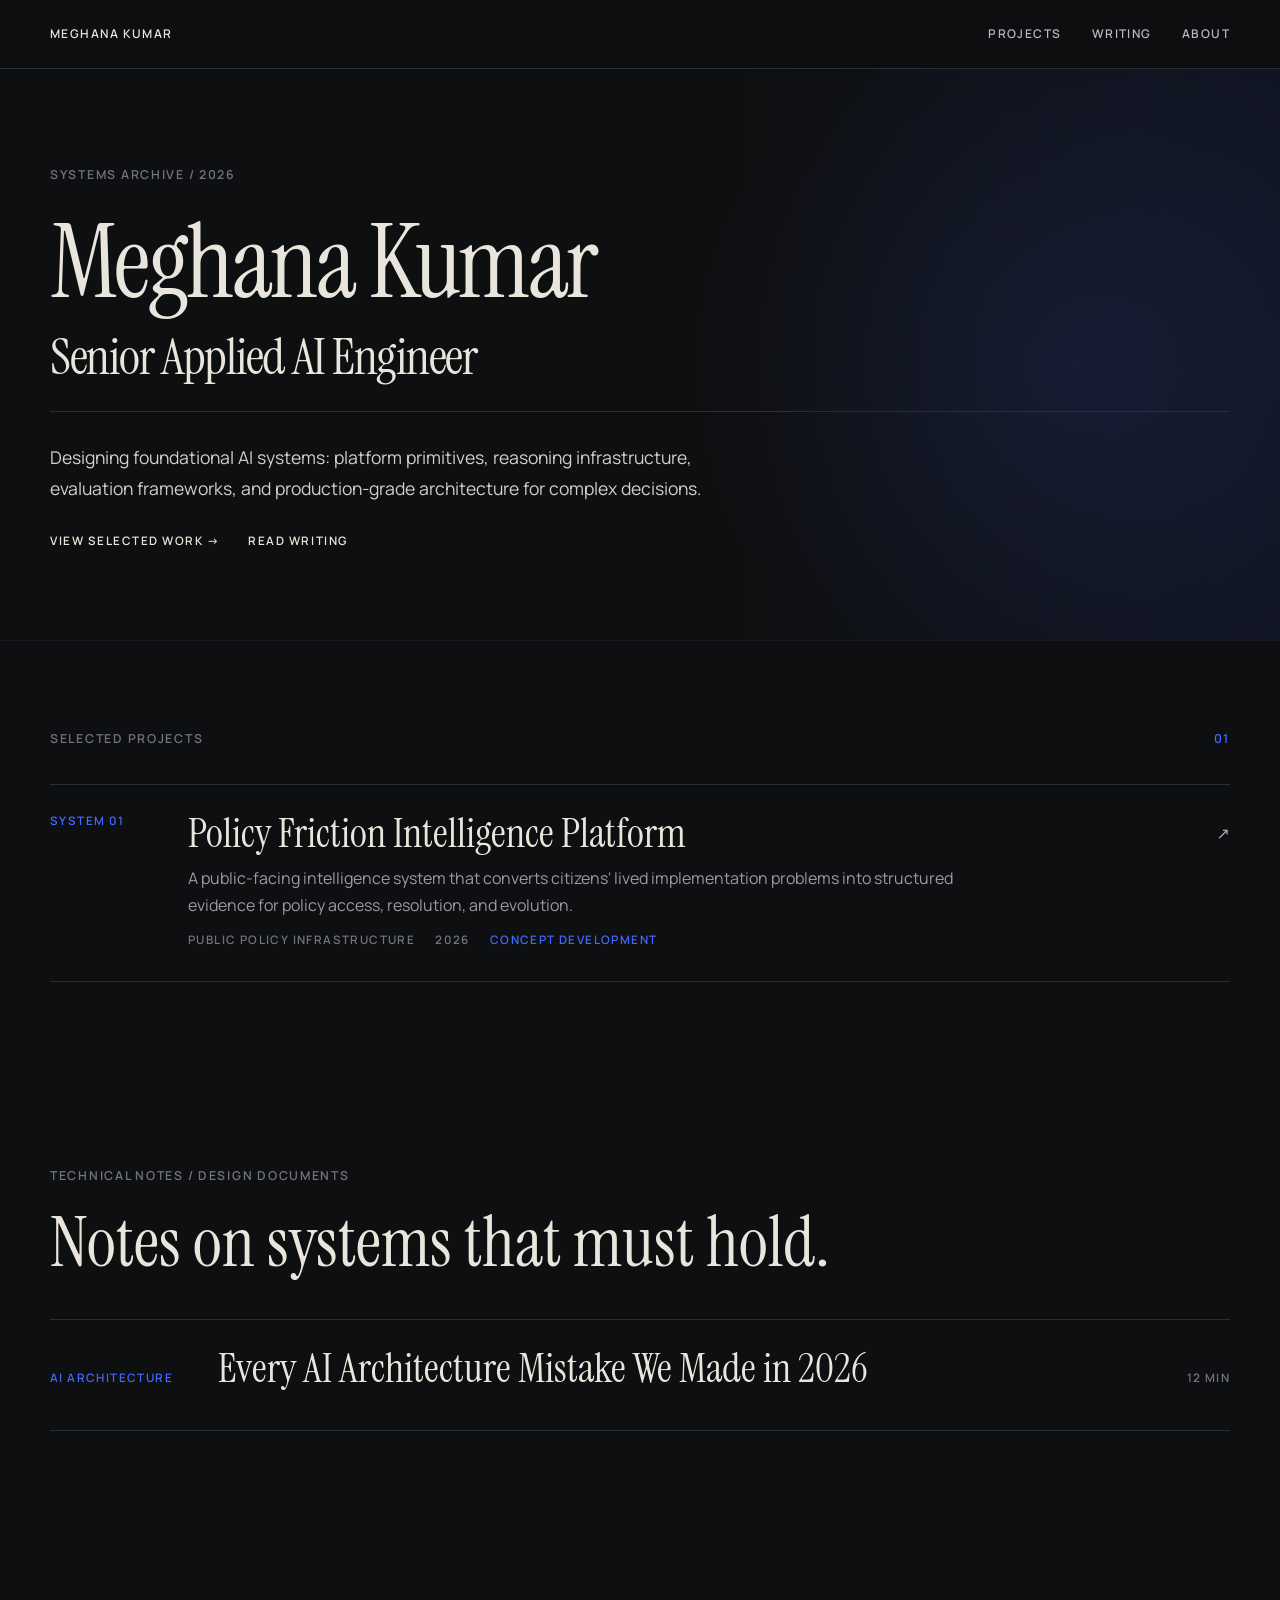
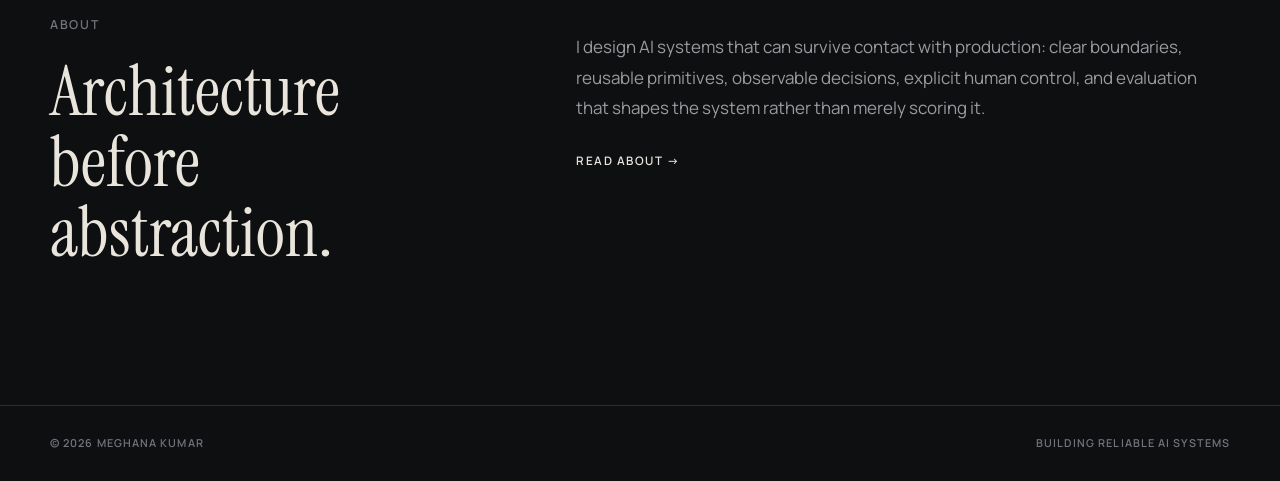
==== commit 03b46c7d: "real article" ====
--- a/index.html
+++ b/index.html
@@ -43,47 +43,18 @@
       <div class="shell">
         <div class="section-heading">
           <p class="eyebrow">Selected projects</p>
-          <p class="eyebrow eyebrow--accent">01–03</p>
+          <p class="eyebrow eyebrow--accent">01</p>
         </div>
 
-        <!-- PLACEHOLDER: Replace href, title, thesis, category, year, and status for each project -->
-        <a class="project-row" href="/projects/project-template/">
+        <a class="project-row" href="/projects/policy-friction-intelligence-platform/">
           <span class="project-number">System 01</span>
           <div>
-            <h3 class="project-title">[Project title — replace me]</h3>
-            <p class="project-summary">[One-sentence architectural thesis — replace me.]</p>
+            <h3 class="project-title">Policy Friction Intelligence Platform</h3>
+            <p class="project-summary">A public-facing intelligence system that converts citizens' lived implementation problems into structured evidence for policy access, resolution, and evolution.</p>
             <div class="project-meta">
-              <span>[Category]</span>
-              <span>[Year]</span>
-              <span class="project-status">[Status]</span>
-            </div>
-          </div>
-          <span class="project-arrow" aria-hidden="true">↗</span>
-        </a>
-
-        <a class="project-row" href="/projects/project-template/">
-          <span class="project-number">System 02</span>
-          <div>
-            <h3 class="project-title">[Project title — replace me]</h3>
-            <p class="project-summary">[One-sentence architectural thesis — replace me.]</p>
-            <div class="project-meta">
-              <span>[Category]</span>
-              <span>[Year]</span>
-              <span class="project-status">[Status]</span>
-            </div>
-          </div>
-          <span class="project-arrow" aria-hidden="true">↗</span>
-        </a>
-
-        <a class="project-row" href="/projects/project-template/">
-          <span class="project-number">System 03</span>
-          <div>
-            <h3 class="project-title">[Project title — replace me]</h3>
-            <p class="project-summary">[One-sentence architectural thesis — replace me.]</p>
-            <div class="project-meta">
-              <span>[Category]</span>
-              <span>[Year]</span>
-              <span class="project-status">[Status]</span>
+              <span>Public Policy Infrastructure</span>
+              <span>2026</span>
+              <span class="project-status">Concept Development</span>
             </div>
           </div>
           <span class="project-arrow" aria-hidden="true">↗</span>
@@ -96,34 +67,13 @@
         <p class="eyebrow">Technical notes / design documents</p>
         <h2 class="section-title">Notes on systems that must hold.</h2>
 
-        <!-- PLACEHOLDER: Replace href, category, title, and reading time for each article -->
-        <a class="article-row" href="/writing/article-template/">
-          <span class="article-category">[Category]</span>
+        <a class="article-row" href="/writing/every-ai-architecture-mistake-we-made-in-2026/">
+          <span class="article-category">AI Architecture</span>
           <div>
-            <h3 class="article-title">[Article title — replace me]</h3>
+            <h3 class="article-title">Every AI Architecture Mistake We Made in 2026</h3>
           </div>
           <div class="article-meta-end">
-            <span class="article-time">[N] min</span>
-          </div>
-        </a>
-
-        <a class="article-row" href="/writing/article-template/">
-          <span class="article-category">[Category]</span>
-          <div>
-            <h3 class="article-title">[Article title — replace me]</h3>
-          </div>
-          <div class="article-meta-end">
-            <span class="article-time">[N] min</span>
-          </div>
-        </a>
-
-        <a class="article-row" href="/writing/article-template/">
-          <span class="article-category">[Category]</span>
-          <div>
-            <h3 class="article-title">[Article title — replace me]</h3>
-          </div>
-          <div class="article-meta-end">
-            <span class="article-time">[N] min</span>
+            <span class="article-time">12 min</span>
           </div>
         </a>
       </div>
@@ -139,9 +89,6 @@
           <p class="about-copy">I design AI systems that can survive contact with production: clear boundaries, reusable primitives, observable decisions, explicit human control, and evaluation that shapes the system rather than merely scoring it.</p>
           <div class="about-links">
             <a class="text-link" href="/about/">Read about →</a>
-            <!-- PLACEHOLDER: Replace with your profile URLs -->
-            <a class="text-link" href="https://github.com/[username]" target="_blank" rel="noopener noreferrer">GitHub</a>
-            <a class="text-link" href="https://linkedin.com/in/[username]" target="_blank" rel="noopener noreferrer">LinkedIn</a>
           </div>
         </div>
       </div>
--- a/assets/css/styles.css
+++ b/assets/css/styles.css
@@ -567,6 +567,25 @@
   margin: 0 0 20px;
 }
 
+.case-study-content h3 {
+  font-family: var(--font-body);
+  font-size: clamp(1rem, 1.5vw, 1.125rem);
+  font-weight: 600;
+  letter-spacing: 0.04em;
+  margin: 1.75em 0 0.75em;
+  color: var(--color-text);
+}
+
+.case-study-content blockquote {
+  max-width: var(--reading-width);
+  margin: 1.5em 0;
+  padding: 0 0 0 24px;
+  border-left: 2px solid var(--color-accent);
+  color: #d5d3ce;
+  font-size: 1.05rem;
+  line-height: 1.7;
+}
+
 .case-study-content p,
 .case-study-content li {
   color: var(--color-text-muted);
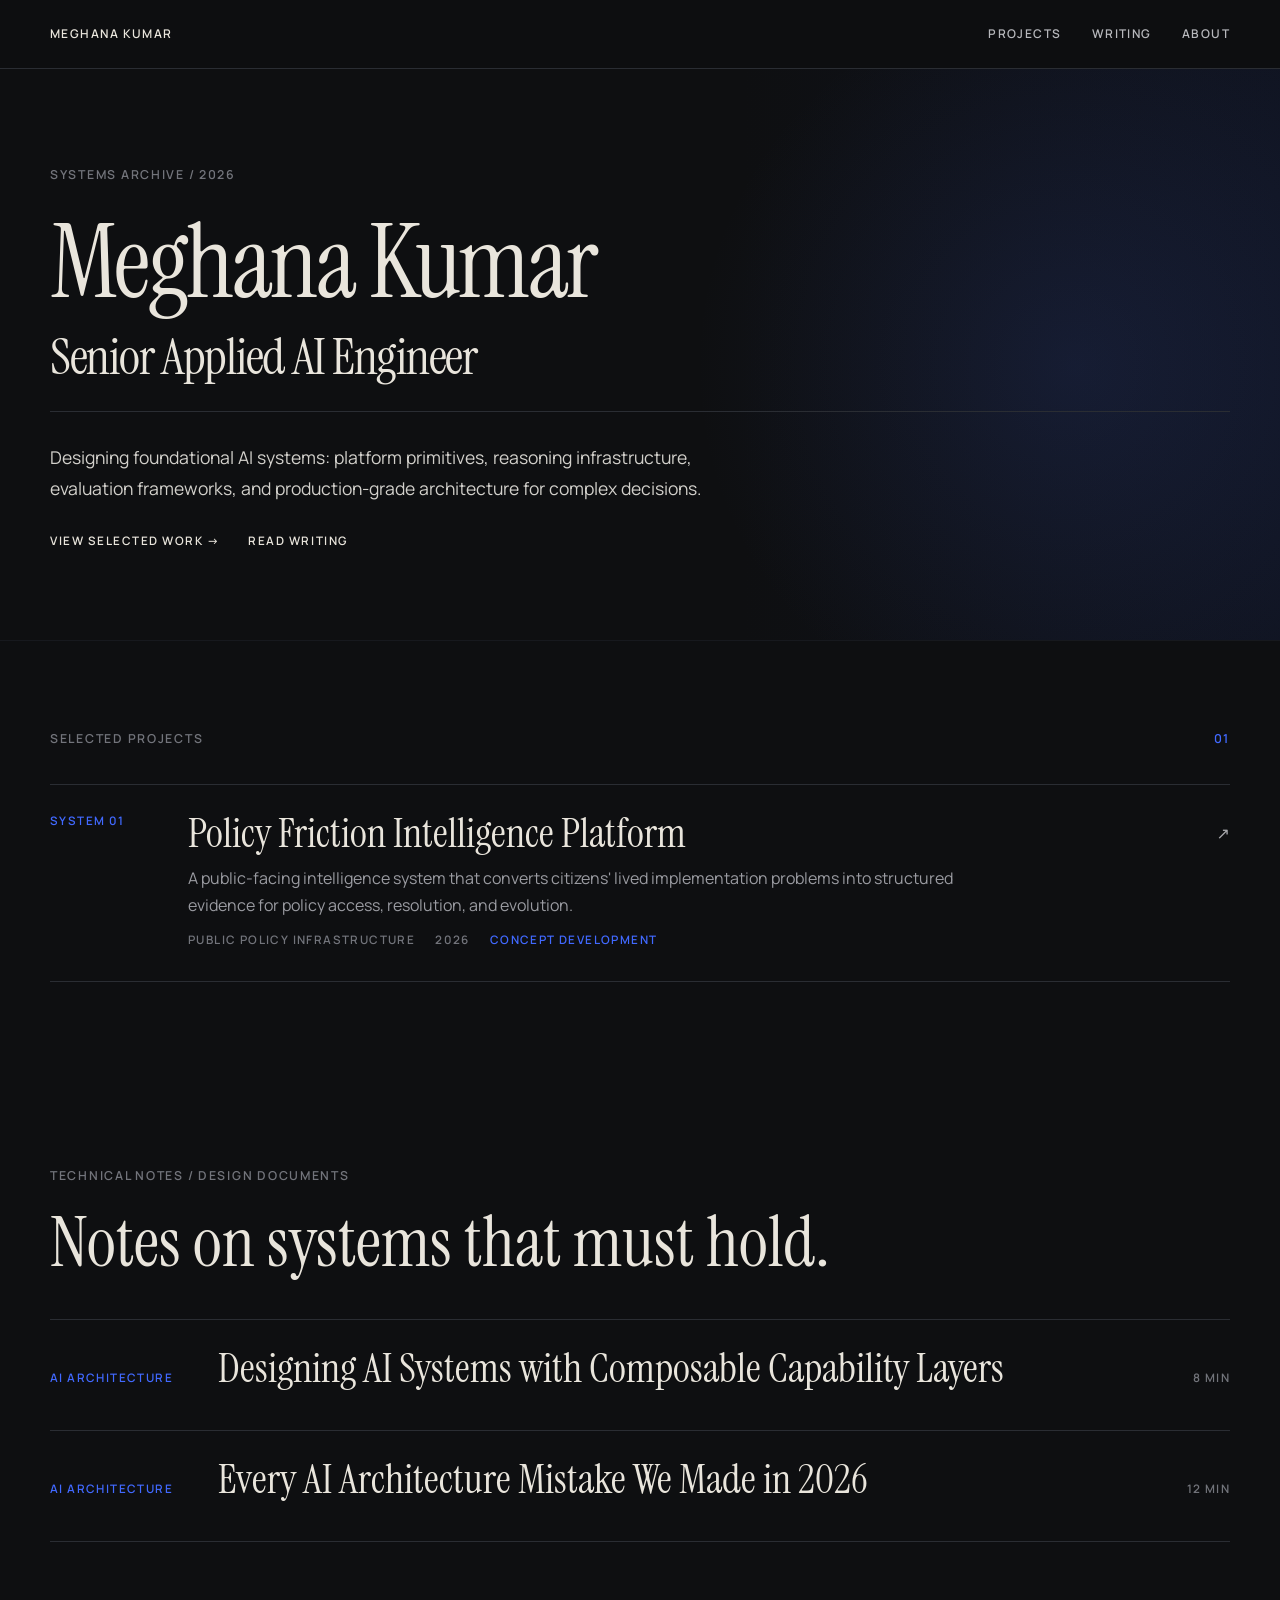
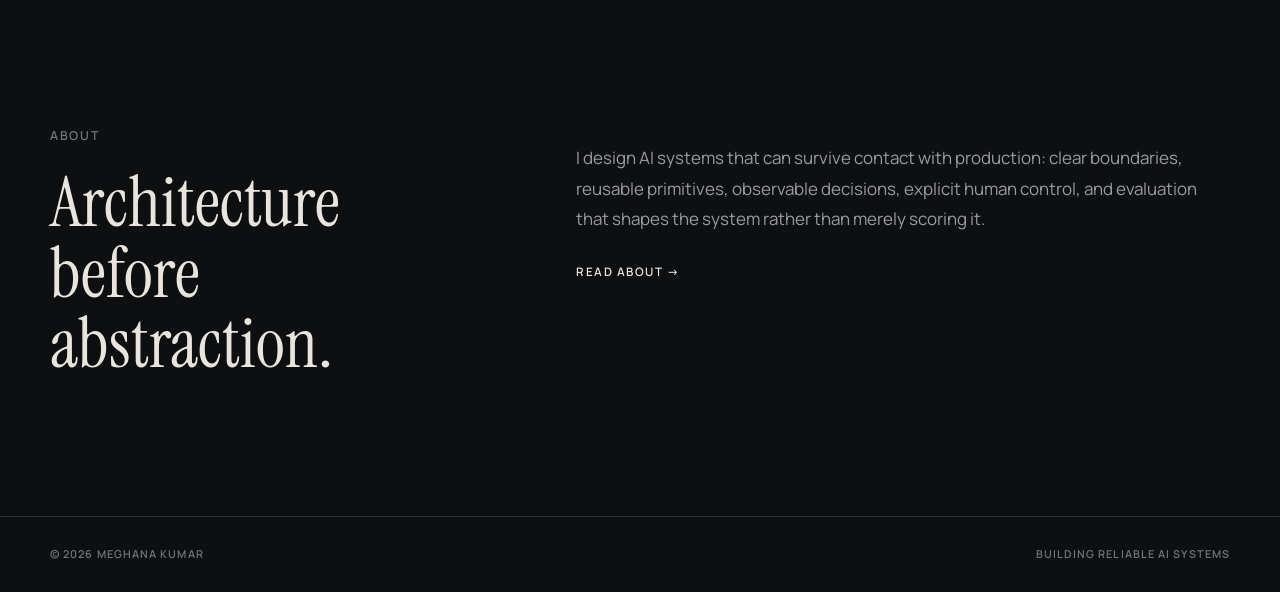
==== commit f2da7abd: "composable ai systems" ====
--- a/index.html
+++ b/index.html
@@ -67,6 +67,16 @@
         <p class="eyebrow">Technical notes / design documents</p>
         <h2 class="section-title">Notes on systems that must hold.</h2>
 
+        <a class="article-row" href="/writing/designing-ai-systems-with-composable-capability-layers/">
+          <span class="article-category">AI Architecture</span>
+          <div>
+            <h3 class="article-title">Designing AI Systems with Composable Capability Layers</h3>
+          </div>
+          <div class="article-meta-end">
+            <span class="article-time">8 min</span>
+          </div>
+        </a>
+
         <a class="article-row" href="/writing/every-ai-architecture-mistake-we-made-in-2026/">
           <span class="article-category">AI Architecture</span>
           <div>
